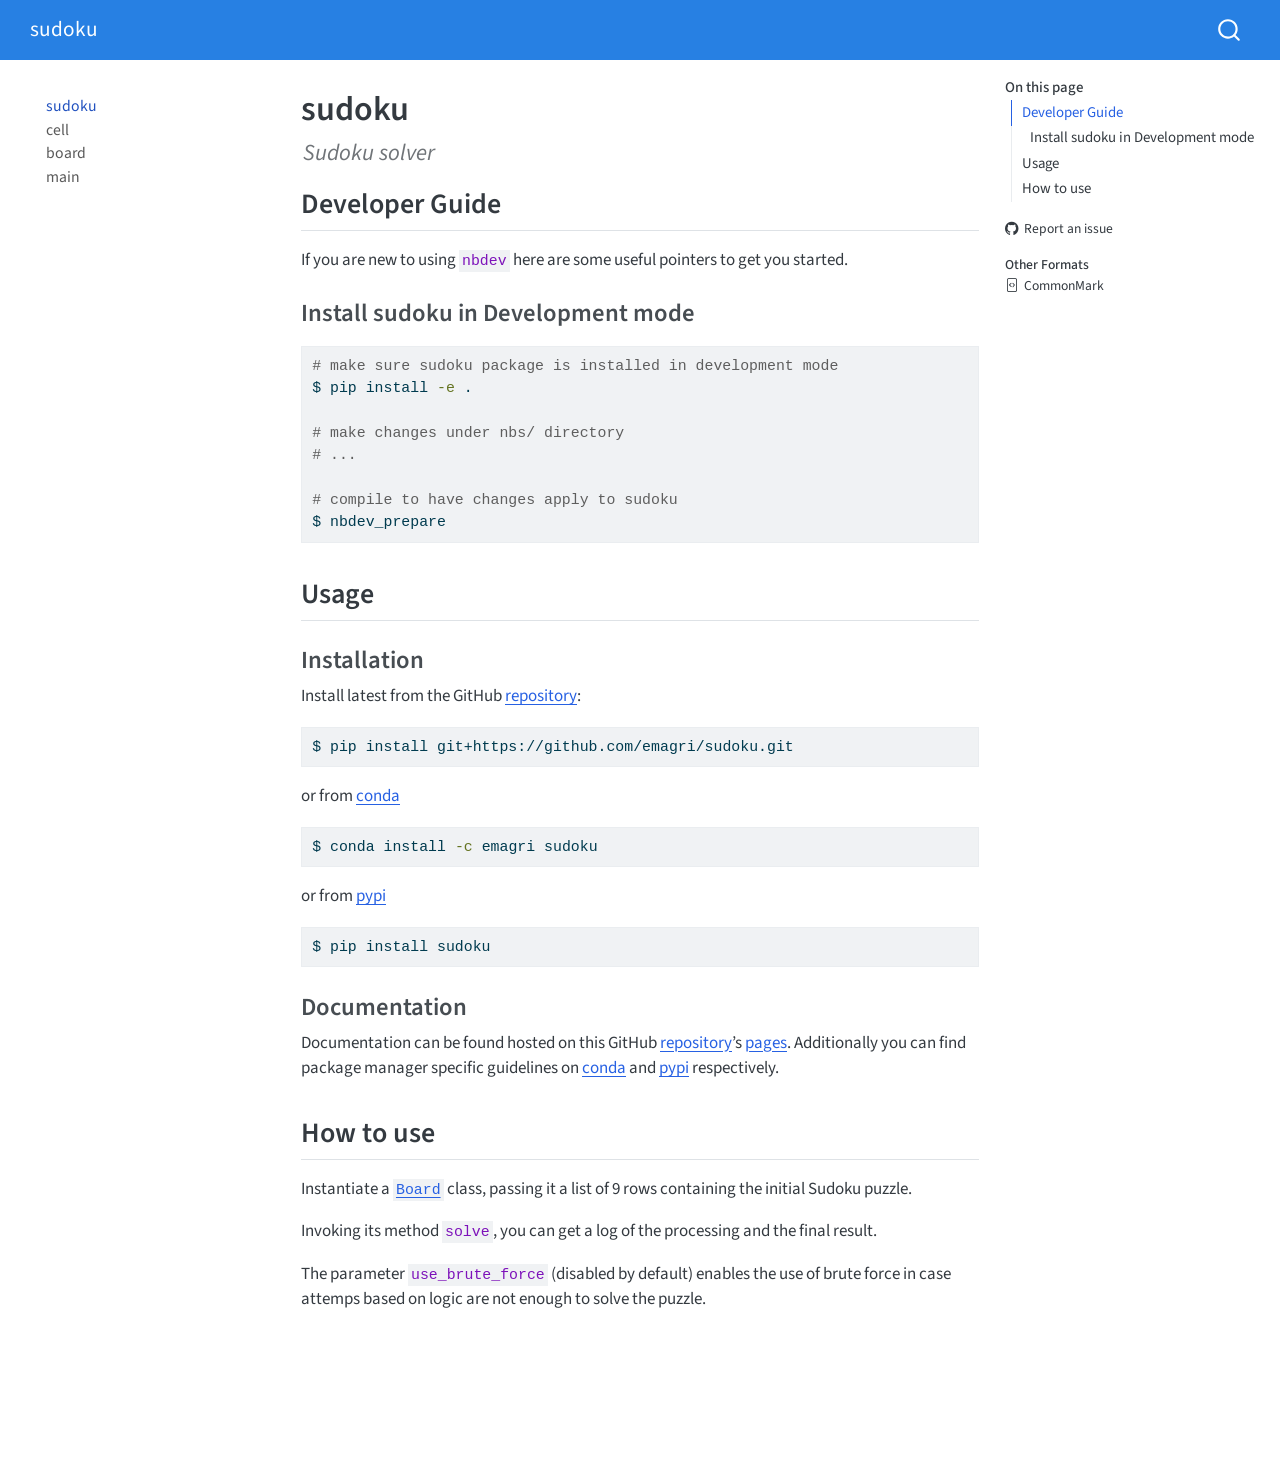
==== _docs/index.html @ 5201d110 "updated docs" ====
<!DOCTYPE html>
<html xmlns="http://www.w3.org/1999/xhtml" lang="en" xml:lang="en"><head>

<meta charset="utf-8">
<meta name="generator" content="quarto-1.8.26">

<meta name="viewport" content="width=device-width, initial-scale=1.0, user-scalable=yes">

<meta name="description" content="Sudoku solver">

<title>sudoku</title>
<style>
code{white-space: pre-wrap;}
span.smallcaps{font-variant: small-caps;}
div.columns{display: flex; gap: min(4vw, 1.5em);}
div.column{flex: auto; overflow-x: auto;}
div.hanging-indent{margin-left: 1.5em; text-indent: -1.5em;}
ul.task-list{list-style: none;}
ul.task-list li input[type="checkbox"] {
  width: 0.8em;
  margin: 0 0.8em 0.2em -1em; /* quarto-specific, see https://github.com/quarto-dev/quarto-cli/issues/4556 */ 
  vertical-align: middle;
}
/* CSS for syntax highlighting */
html { -webkit-text-size-adjust: 100%; }
pre > code.sourceCode { white-space: pre; position: relative; }
pre > code.sourceCode > span { display: inline-block; line-height: 1.25; }
pre > code.sourceCode > span:empty { height: 1.2em; }
.sourceCode { overflow: visible; }
code.sourceCode > span { color: inherit; text-decoration: inherit; }
div.sourceCode { margin: 1em 0; }
pre.sourceCode { margin: 0; }
@media screen {
div.sourceCode { overflow: auto; }
}
@media print {
pre > code.sourceCode { white-space: pre-wrap; }
pre > code.sourceCode > span { text-indent: -5em; padding-left: 5em; }
}
pre.numberSource code
  { counter-reset: source-line 0; }
pre.numberSource code > span
  { position: relative; left: -4em; counter-increment: source-line; }
pre.numberSource code > span > a:first-child::before
  { content: counter(source-line);
    position: relative; left: -1em; text-align: right; vertical-align: baseline;
    border: none; display: inline-block;
    -webkit-touch-callout: none; -webkit-user-select: none;
    -khtml-user-select: none; -moz-user-select: none;
    -ms-user-select: none; user-select: none;
    padding: 0 4px; width: 4em;
  }
pre.numberSource { margin-left: 3em;  padding-left: 4px; }
div.sourceCode
  {   }
@media screen {
pre > code.sourceCode > span > a:first-child::before { text-decoration: underline; }
}
</style>


<script src="site_libs/quarto-nav/quarto-nav.js"></script>
<script src="site_libs/quarto-nav/headroom.min.js"></script>
<script src="site_libs/clipboard/clipboard.min.js"></script>
<script src="site_libs/quarto-search/autocomplete.umd.js"></script>
<script src="site_libs/quarto-search/fuse.min.js"></script>
<script src="site_libs/quarto-search/quarto-search.js"></script>
<meta name="quarto:offset" content="./">
<script src="site_libs/quarto-html/quarto.js" type="module"></script>
<script src="site_libs/quarto-html/tabsets/tabsets.js" type="module"></script>
<script src="site_libs/quarto-html/axe/axe-check.js" type="module"></script>
<script src="site_libs/quarto-html/popper.min.js"></script>
<script src="site_libs/quarto-html/tippy.umd.min.js"></script>
<script src="site_libs/quarto-html/anchor.min.js"></script>
<link href="site_libs/quarto-html/tippy.css" rel="stylesheet">
<link href="site_libs/quarto-html/quarto-syntax-highlighting-587c61ba64f3a5504c4d52d930310e48.css" rel="stylesheet" id="quarto-text-highlighting-styles">
<script src="site_libs/bootstrap/bootstrap.min.js"></script>
<link href="site_libs/bootstrap/bootstrap-icons.css" rel="stylesheet">
<link href="site_libs/bootstrap/bootstrap-650a5e24be27cb1f182660b819f04696.min.css" rel="stylesheet" append-hash="true" id="quarto-bootstrap" data-mode="light">
<script id="quarto-search-options" type="application/json">{
  "location": "navbar",
  "copy-button": false,
  "collapse-after": 3,
  "panel-placement": "end",
  "type": "overlay",
  "limit": 50,
  "keyboard-shortcut": [
    "f",
    "/",
    "s"
  ],
  "show-item-context": false,
  "language": {
    "search-no-results-text": "No results",
    "search-matching-documents-text": "matching documents",
    "search-copy-link-title": "Copy link to search",
    "search-hide-matches-text": "Hide additional matches",
    "search-more-match-text": "more match in this document",
    "search-more-matches-text": "more matches in this document",
    "search-clear-button-title": "Clear",
    "search-text-placeholder": "",
    "search-detached-cancel-button-title": "Cancel",
    "search-submit-button-title": "Submit",
    "search-label": "Search"
  }
}</script>


<link rel="stylesheet" href="styles.css">
<meta property="og:title" content="sudoku">
<meta property="og:description" content="Sudoku solver">
<meta property="og:site_name" content="sudoku">
<meta name="twitter:title" content="sudoku">
<meta name="twitter:description" content="Sudoku solver">
<meta name="twitter:card" content="summary">
</head>

<body class="nav-sidebar floating nav-fixed quarto-light">

<div id="quarto-search-results"></div>
  <header id="quarto-header" class="headroom fixed-top">
    <nav class="navbar navbar-expand-lg " data-bs-theme="dark">
      <div class="navbar-container container-fluid">
      <div class="navbar-brand-container mx-auto">
    <a class="navbar-brand" href="./index.html">
    <span class="navbar-title">sudoku</span>
    </a>
  </div>
        <div class="quarto-navbar-tools tools-end">
</div>
          <div id="quarto-search" class="" title="Search"></div>
      </div> <!-- /container-fluid -->
    </nav>
  <nav class="quarto-secondary-nav">
    <div class="container-fluid d-flex">
      <button type="button" class="quarto-btn-toggle btn" data-bs-toggle="collapse" role="button" data-bs-target=".quarto-sidebar-collapse-item" aria-controls="quarto-sidebar" aria-expanded="false" aria-label="Toggle sidebar navigation" onclick="if (window.quartoToggleHeadroom) { window.quartoToggleHeadroom(); }">
        <i class="bi bi-layout-text-sidebar-reverse"></i>
      </button>
        <nav class="quarto-page-breadcrumbs" aria-label="breadcrumb"><ol class="breadcrumb"><li class="breadcrumb-item"><a href="./index.html">sudoku</a></li></ol></nav>
        <a class="flex-grow-1" role="navigation" data-bs-toggle="collapse" data-bs-target=".quarto-sidebar-collapse-item" aria-controls="quarto-sidebar" aria-expanded="false" aria-label="Toggle sidebar navigation" onclick="if (window.quartoToggleHeadroom) { window.quartoToggleHeadroom(); }">      
        </a>
    </div>
  </nav>
</header>
<!-- content -->
<div id="quarto-content" class="quarto-container page-columns page-rows-contents page-layout-article page-navbar">
<!-- sidebar -->
  <nav id="quarto-sidebar" class="sidebar collapse collapse-horizontal quarto-sidebar-collapse-item sidebar-navigation floating overflow-auto">
    <div class="sidebar-menu-container"> 
    <ul class="list-unstyled mt-1">
        <li class="sidebar-item">
  <div class="sidebar-item-container"> 
  <a href="./index.html" class="sidebar-item-text sidebar-link active">
 <span class="menu-text">sudoku</span></a>
  </div>
</li>
        <li class="sidebar-item">
  <div class="sidebar-item-container"> 
  <a href="./cell.html" class="sidebar-item-text sidebar-link">
 <span class="menu-text">cell</span></a>
  </div>
</li>
        <li class="sidebar-item">
  <div class="sidebar-item-container"> 
  <a href="./board.html" class="sidebar-item-text sidebar-link">
 <span class="menu-text">board</span></a>
  </div>
</li>
        <li class="sidebar-item">
  <div class="sidebar-item-container"> 
  <a href="./main.html" class="sidebar-item-text sidebar-link">
 <span class="menu-text">main</span></a>
  </div>
</li>
    </ul>
    </div>
</nav>
<div id="quarto-sidebar-glass" class="quarto-sidebar-collapse-item" data-bs-toggle="collapse" data-bs-target=".quarto-sidebar-collapse-item"></div>
<!-- margin-sidebar -->
    <div id="quarto-margin-sidebar" class="sidebar margin-sidebar">
        <nav id="TOC" role="doc-toc" class="toc-active">
    <h2 id="toc-title">On this page</h2>
   
  <ul>
  <li><a href="#developer-guide" id="toc-developer-guide" class="nav-link active" data-scroll-target="#developer-guide">Developer Guide</a>
  <ul class="collapse">
  <li><a href="#install-sudoku-in-development-mode" id="toc-install-sudoku-in-development-mode" class="nav-link" data-scroll-target="#install-sudoku-in-development-mode">Install sudoku in Development mode</a></li>
  </ul></li>
  <li><a href="#usage" id="toc-usage" class="nav-link" data-scroll-target="#usage">Usage</a>
  <ul class="collapse">
  <li><a href="#installation" id="toc-installation" class="nav-link" data-scroll-target="#installation">Installation</a></li>
  <li><a href="#documentation" id="toc-documentation" class="nav-link" data-scroll-target="#documentation">Documentation</a></li>
  </ul></li>
  <li><a href="#how-to-use" id="toc-how-to-use" class="nav-link" data-scroll-target="#how-to-use">How to use</a></li>
  </ul>
<div class="toc-actions"><ul><li><a href="https://github.com/emagri/sudoku/issues/new" class="toc-action"><i class="bi bi-github"></i>Report an issue</a></li></ul></div><div class="quarto-alternate-formats"><h2>Other Formats</h2><ul><li><a href="index.html.md"><i class="bi bi-file-code"></i>CommonMark</a></li></ul></div></nav>
    </div>
<!-- main -->
<main class="content" id="quarto-document-content">

<header id="title-block-header" class="quarto-title-block default">
<div class="quarto-title">
<h1 class="title">sudoku</h1>
</div>

<div>
  <div class="description">
    Sudoku solver
  </div>
</div>


<div class="quarto-title-meta">

    
  
    
  </div>
  


</header>


<!-- WARNING: THIS FILE WAS AUTOGENERATED! DO NOT EDIT! -->
<section id="developer-guide" class="level2">
<h2 class="anchored" data-anchor-id="developer-guide">Developer Guide</h2>
<p>If you are new to using <code>nbdev</code> here are some useful pointers to get you started.</p>
<section id="install-sudoku-in-development-mode" class="level3">
<h3 class="anchored" data-anchor-id="install-sudoku-in-development-mode">Install sudoku in Development mode</h3>
<div class="code-copy-outer-scaffold"><div class="sourceCode" id="cb1"><pre class="sourceCode sh code-with-copy"><code class="sourceCode bash"><span id="cb1-1"><a href="#cb1-1" aria-hidden="true" tabindex="-1"></a><span class="co"># make sure sudoku package is installed in development mode</span></span>
<span id="cb1-2"><a href="#cb1-2" aria-hidden="true" tabindex="-1"></a><span class="ex">$</span> pip install <span class="at">-e</span> .</span>
<span id="cb1-3"><a href="#cb1-3" aria-hidden="true" tabindex="-1"></a></span>
<span id="cb1-4"><a href="#cb1-4" aria-hidden="true" tabindex="-1"></a><span class="co"># make changes under nbs/ directory</span></span>
<span id="cb1-5"><a href="#cb1-5" aria-hidden="true" tabindex="-1"></a><span class="co"># ...</span></span>
<span id="cb1-6"><a href="#cb1-6" aria-hidden="true" tabindex="-1"></a></span>
<span id="cb1-7"><a href="#cb1-7" aria-hidden="true" tabindex="-1"></a><span class="co"># compile to have changes apply to sudoku</span></span>
<span id="cb1-8"><a href="#cb1-8" aria-hidden="true" tabindex="-1"></a><span class="ex">$</span> nbdev_prepare</span></code></pre></div><button title="Copy to Clipboard" class="code-copy-button"><i class="bi"></i></button></div>
</section>
</section>
<section id="usage" class="level2">
<h2 class="anchored" data-anchor-id="usage">Usage</h2>
<section id="installation" class="level3">
<h3 class="anchored" data-anchor-id="installation">Installation</h3>
<p>Install latest from the GitHub <a href="https://github.com/emagri/sudoku">repository</a>:</p>
<div class="code-copy-outer-scaffold"><div class="sourceCode" id="cb2"><pre class="sourceCode sh code-with-copy"><code class="sourceCode bash"><span id="cb2-1"><a href="#cb2-1" aria-hidden="true" tabindex="-1"></a><span class="ex">$</span> pip install git+https://github.com/emagri/sudoku.git</span></code></pre></div><button title="Copy to Clipboard" class="code-copy-button"><i class="bi"></i></button></div>
<p>or from <a href="https://anaconda.org/emagri/sudoku">conda</a></p>
<div class="code-copy-outer-scaffold"><div class="sourceCode" id="cb3"><pre class="sourceCode sh code-with-copy"><code class="sourceCode bash"><span id="cb3-1"><a href="#cb3-1" aria-hidden="true" tabindex="-1"></a><span class="ex">$</span> conda install <span class="at">-c</span> emagri sudoku</span></code></pre></div><button title="Copy to Clipboard" class="code-copy-button"><i class="bi"></i></button></div>
<p>or from <a href="https://pypi.org/project/sudoku/">pypi</a></p>
<div class="code-copy-outer-scaffold"><div class="sourceCode" id="cb4"><pre class="sourceCode sh code-with-copy"><code class="sourceCode bash"><span id="cb4-1"><a href="#cb4-1" aria-hidden="true" tabindex="-1"></a><span class="ex">$</span> pip install sudoku</span></code></pre></div><button title="Copy to Clipboard" class="code-copy-button"><i class="bi"></i></button></div>
</section>
<section id="documentation" class="level3">
<h3 class="anchored" data-anchor-id="documentation">Documentation</h3>
<p>Documentation can be found hosted on this GitHub <a href="https://github.com/emagri/sudoku">repository</a>’s <a href="https://emagri.github.io/sudoku/">pages</a>. Additionally you can find package manager specific guidelines on <a href="https://anaconda.org/emagri/sudoku">conda</a> and <a href="https://pypi.org/project/sudoku/">pypi</a> respectively.</p>
</section>
</section>
<section id="how-to-use" class="level2">
<h2 class="anchored" data-anchor-id="how-to-use">How to use</h2>
<p>Instantiate a <a href="https://emagri.github.io/sudoku/board.html#board"><code>Board</code></a> class, passing it a list of 9 rows containing the initial Sudoku puzzle.</p>
<p>Invoking its method <code>solve</code>, you can get a log of the processing and the final result.</p>
<p>The parameter <code>use_brute_force</code> (disabled by default) enables the use of brute force in case attemps based on logic are not enough to solve the puzzle.</p>


</section>

</main> <!-- /main -->
<script id="quarto-html-after-body" type="application/javascript">
  window.document.addEventListener("DOMContentLoaded", function (event) {
    const icon = "";
    const anchorJS = new window.AnchorJS();
    anchorJS.options = {
      placement: 'right',
      icon: icon
    };
    anchorJS.add('.anchored');
    const isCodeAnnotation = (el) => {
      for (const clz of el.classList) {
        if (clz.startsWith('code-annotation-')) {                     
          return true;
        }
      }
      return false;
    }
    const onCopySuccess = function(e) {
      // button target
      const button = e.trigger;
      // don't keep focus
      button.blur();
      // flash "checked"
      button.classList.add('code-copy-button-checked');
      var currentTitle = button.getAttribute("title");
      button.setAttribute("title", "Copied!");
      let tooltip;
      if (window.bootstrap) {
        button.setAttribute("data-bs-toggle", "tooltip");
        button.setAttribute("data-bs-placement", "left");
        button.setAttribute("data-bs-title", "Copied!");
        tooltip = new bootstrap.Tooltip(button, 
          { trigger: "manual", 
            customClass: "code-copy-button-tooltip",
            offset: [0, -8]});
        tooltip.show();    
      }
      setTimeout(function() {
        if (tooltip) {
          tooltip.hide();
          button.removeAttribute("data-bs-title");
          button.removeAttribute("data-bs-toggle");
          button.removeAttribute("data-bs-placement");
        }
        button.setAttribute("title", currentTitle);
        button.classList.remove('code-copy-button-checked');
      }, 1000);
      // clear code selection
      e.clearSelection();
    }
    const getTextToCopy = function(trigger) {
      const outerScaffold = trigger.parentElement.cloneNode(true);
      const codeEl = outerScaffold.querySelector('code');
      for (const childEl of codeEl.children) {
        if (isCodeAnnotation(childEl)) {
          childEl.remove();
        }
      }
      return codeEl.innerText;
    }
    const clipboard = new window.ClipboardJS('.code-copy-button:not([data-in-quarto-modal])', {
      text: getTextToCopy
    });
    clipboard.on('success', onCopySuccess);
    if (window.document.getElementById('quarto-embedded-source-code-modal')) {
      const clipboardModal = new window.ClipboardJS('.code-copy-button[data-in-quarto-modal]', {
        text: getTextToCopy,
        container: window.document.getElementById('quarto-embedded-source-code-modal')
      });
      clipboardModal.on('success', onCopySuccess);
    }
      var localhostRegex = new RegExp(/^(?:http|https):\/\/localhost\:?[0-9]*\//);
      var mailtoRegex = new RegExp(/^mailto:/);
        var filterRegex = new RegExp("https:\/\/emagri\.github\.io\/sudoku");
      var isInternal = (href) => {
          return filterRegex.test(href) || localhostRegex.test(href) || mailtoRegex.test(href);
      }
      // Inspect non-navigation links and adorn them if external
     var links = window.document.querySelectorAll('a[href]:not(.nav-link):not(.navbar-brand):not(.toc-action):not(.sidebar-link):not(.sidebar-item-toggle):not(.pagination-link):not(.no-external):not([aria-hidden]):not(.dropdown-item):not(.quarto-navigation-tool):not(.about-link)');
      for (var i=0; i<links.length; i++) {
        const link = links[i];
        if (!isInternal(link.href)) {
          // undo the damage that might have been done by quarto-nav.js in the case of
          // links that we want to consider external
          if (link.dataset.originalHref !== undefined) {
            link.href = link.dataset.originalHref;
          }
        }
      }
    function tippyHover(el, contentFn, onTriggerFn, onUntriggerFn) {
      const config = {
        allowHTML: true,
        maxWidth: 500,
        delay: 100,
        arrow: false,
        appendTo: function(el) {
            return el.parentElement;
        },
        interactive: true,
        interactiveBorder: 10,
        theme: 'quarto',
        placement: 'bottom-start',
      };
      if (contentFn) {
        config.content = contentFn;
      }
      if (onTriggerFn) {
        config.onTrigger = onTriggerFn;
      }
      if (onUntriggerFn) {
        config.onUntrigger = onUntriggerFn;
      }
      window.tippy(el, config); 
    }
    const noterefs = window.document.querySelectorAll('a[role="doc-noteref"]');
    for (var i=0; i<noterefs.length; i++) {
      const ref = noterefs[i];
      tippyHover(ref, function() {
        // use id or data attribute instead here
        let href = ref.getAttribute('data-footnote-href') || ref.getAttribute('href');
        try { href = new URL(href).hash; } catch {}
        const id = href.replace(/^#\/?/, "");
        const note = window.document.getElementById(id);
        if (note) {
          return note.innerHTML;
        } else {
          return "";
        }
      });
    }
    const xrefs = window.document.querySelectorAll('a.quarto-xref');
    const processXRef = (id, note) => {
      // Strip column container classes
      const stripColumnClz = (el) => {
        el.classList.remove("page-full", "page-columns");
        if (el.children) {
          for (const child of el.children) {
            stripColumnClz(child);
          }
        }
      }
      stripColumnClz(note)
      if (id === null || id.startsWith('sec-')) {
        // Special case sections, only their first couple elements
        const container = document.createElement("div");
        if (note.children && note.children.length > 2) {
          container.appendChild(note.children[0].cloneNode(true));
          for (let i = 1; i < note.children.length; i++) {
            const child = note.children[i];
            if (child.tagName === "P" && child.innerText === "") {
              continue;
            } else {
              container.appendChild(child.cloneNode(true));
              break;
            }
          }
          if (window.Quarto?.typesetMath) {
            window.Quarto.typesetMath(container);
          }
          return container.innerHTML
        } else {
          if (window.Quarto?.typesetMath) {
            window.Quarto.typesetMath(note);
          }
          return note.innerHTML;
        }
      } else {
        // Remove any anchor links if they are present
        const anchorLink = note.querySelector('a.anchorjs-link');
        if (anchorLink) {
          anchorLink.remove();
        }
        if (window.Quarto?.typesetMath) {
          window.Quarto.typesetMath(note);
        }
        if (note.classList.contains("callout")) {
          return note.outerHTML;
        } else {
          return note.innerHTML;
        }
      }
    }
    for (var i=0; i<xrefs.length; i++) {
      const xref = xrefs[i];
      tippyHover(xref, undefined, function(instance) {
        instance.disable();
        let url = xref.getAttribute('href');
        let hash = undefined; 
        if (url.startsWith('#')) {
          hash = url;
        } else {
          try { hash = new URL(url).hash; } catch {}
        }
        if (hash) {
          const id = hash.replace(/^#\/?/, "");
          const note = window.document.getElementById(id);
          if (note !== null) {
            try {
              const html = processXRef(id, note.cloneNode(true));
              instance.setContent(html);
            } finally {
              instance.enable();
              instance.show();
            }
          } else {
            // See if we can fetch this
            fetch(url.split('#')[0])
            .then(res => res.text())
            .then(html => {
              const parser = new DOMParser();
              const htmlDoc = parser.parseFromString(html, "text/html");
              const note = htmlDoc.getElementById(id);
              if (note !== null) {
                const html = processXRef(id, note);
                instance.setContent(html);
              } 
            }).finally(() => {
              instance.enable();
              instance.show();
            });
          }
        } else {
          // See if we can fetch a full url (with no hash to target)
          // This is a special case and we should probably do some content thinning / targeting
          fetch(url)
          .then(res => res.text())
          .then(html => {
            const parser = new DOMParser();
            const htmlDoc = parser.parseFromString(html, "text/html");
            const note = htmlDoc.querySelector('main.content');
            if (note !== null) {
              // This should only happen for chapter cross references
              // (since there is no id in the URL)
              // remove the first header
              if (note.children.length > 0 && note.children[0].tagName === "HEADER") {
                note.children[0].remove();
              }
              const html = processXRef(null, note);
              instance.setContent(html);
            } 
          }).finally(() => {
            instance.enable();
            instance.show();
          });
        }
      }, function(instance) {
      });
    }
        let selectedAnnoteEl;
        const selectorForAnnotation = ( cell, annotation) => {
          let cellAttr = 'data-code-cell="' + cell + '"';
          let lineAttr = 'data-code-annotation="' +  annotation + '"';
          const selector = 'span[' + cellAttr + '][' + lineAttr + ']';
          return selector;
        }
        const selectCodeLines = (annoteEl) => {
          const doc = window.document;
          const targetCell = annoteEl.getAttribute("data-target-cell");
          const targetAnnotation = annoteEl.getAttribute("data-target-annotation");
          const annoteSpan = window.document.querySelector(selectorForAnnotation(targetCell, targetAnnotation));
          const lines = annoteSpan.getAttribute("data-code-lines").split(",");
          const lineIds = lines.map((line) => {
            return targetCell + "-" + line;
          })
          let top = null;
          let height = null;
          let parent = null;
          if (lineIds.length > 0) {
              //compute the position of the single el (top and bottom and make a div)
              const el = window.document.getElementById(lineIds[0]);
              top = el.offsetTop;
              height = el.offsetHeight;
              parent = el.parentElement.parentElement;
            if (lineIds.length > 1) {
              const lastEl = window.document.getElementById(lineIds[lineIds.length - 1]);
              const bottom = lastEl.offsetTop + lastEl.offsetHeight;
              height = bottom - top;
            }
            if (top !== null && height !== null && parent !== null) {
              // cook up a div (if necessary) and position it 
              let div = window.document.getElementById("code-annotation-line-highlight");
              if (div === null) {
                div = window.document.createElement("div");
                div.setAttribute("id", "code-annotation-line-highlight");
                div.style.position = 'absolute';
                parent.appendChild(div);
              }
              div.style.top = top - 2 + "px";
              div.style.height = height + 4 + "px";
              div.style.left = 0;
              let gutterDiv = window.document.getElementById("code-annotation-line-highlight-gutter");
              if (gutterDiv === null) {
                gutterDiv = window.document.createElement("div");
                gutterDiv.setAttribute("id", "code-annotation-line-highlight-gutter");
                gutterDiv.style.position = 'absolute';
                const codeCell = window.document.getElementById(targetCell);
                const gutter = codeCell.querySelector('.code-annotation-gutter');
                gutter.appendChild(gutterDiv);
              }
              gutterDiv.style.top = top - 2 + "px";
              gutterDiv.style.height = height + 4 + "px";
            }
            selectedAnnoteEl = annoteEl;
          }
        };
        const unselectCodeLines = () => {
          const elementsIds = ["code-annotation-line-highlight", "code-annotation-line-highlight-gutter"];
          elementsIds.forEach((elId) => {
            const div = window.document.getElementById(elId);
            if (div) {
              div.remove();
            }
          });
          selectedAnnoteEl = undefined;
        };
          // Handle positioning of the toggle
      window.addEventListener(
        "resize",
        throttle(() => {
          elRect = undefined;
          if (selectedAnnoteEl) {
            selectCodeLines(selectedAnnoteEl);
          }
        }, 10)
      );
      function throttle(fn, ms) {
      let throttle = false;
      let timer;
        return (...args) => {
          if(!throttle) { // first call gets through
              fn.apply(this, args);
              throttle = true;
          } else { // all the others get throttled
              if(timer) clearTimeout(timer); // cancel #2
              timer = setTimeout(() => {
                fn.apply(this, args);
                timer = throttle = false;
              }, ms);
          }
        };
      }
        // Attach click handler to the DT
        const annoteDls = window.document.querySelectorAll('dt[data-target-cell]');
        for (const annoteDlNode of annoteDls) {
          annoteDlNode.addEventListener('click', (event) => {
            const clickedEl = event.target;
            if (clickedEl !== selectedAnnoteEl) {
              unselectCodeLines();
              const activeEl = window.document.querySelector('dt[data-target-cell].code-annotation-active');
              if (activeEl) {
                activeEl.classList.remove('code-annotation-active');
              }
              selectCodeLines(clickedEl);
              clickedEl.classList.add('code-annotation-active');
            } else {
              // Unselect the line
              unselectCodeLines();
              clickedEl.classList.remove('code-annotation-active');
            }
          });
        }
    const findCites = (el) => {
      const parentEl = el.parentElement;
      if (parentEl) {
        const cites = parentEl.dataset.cites;
        if (cites) {
          return {
            el,
            cites: cites.split(' ')
          };
        } else {
          return findCites(el.parentElement)
        }
      } else {
        return undefined;
      }
    };
    var bibliorefs = window.document.querySelectorAll('a[role="doc-biblioref"]');
    for (var i=0; i<bibliorefs.length; i++) {
      const ref = bibliorefs[i];
      const citeInfo = findCites(ref);
      if (citeInfo) {
        tippyHover(citeInfo.el, function() {
          var popup = window.document.createElement('div');
          citeInfo.cites.forEach(function(cite) {
            var citeDiv = window.document.createElement('div');
            citeDiv.classList.add('hanging-indent');
            citeDiv.classList.add('csl-entry');
            var biblioDiv = window.document.getElementById('ref-' + cite);
            if (biblioDiv) {
              citeDiv.innerHTML = biblioDiv.innerHTML;
            }
            popup.appendChild(citeDiv);
          });
          return popup.innerHTML;
        });
      }
    }
  });
  </script>
</div> <!-- /content -->




<footer class="footer"><div class="nav-footer"><div class="nav-footer-center"><div class="toc-actions d-sm-block d-md-none"><ul><li><a href="https://github.com/emagri/sudoku/issues/new" class="toc-action"><i class="bi bi-github"></i>Report an issue</a></li></ul></div></div></div></footer></body></html>
---- _docs/site_libs/quarto-html/tippy.css ----
.tippy-box[data-animation=fade][data-state=hidden]{opacity:0}[data-tippy-root]{max-width:calc(100vw - 10px)}.tippy-box{position:relative;background-color:#333;color:#fff;border-radius:4px;font-size:14px;line-height:1.4;white-space:normal;outline:0;transition-property:transform,visibility,opacity}.tippy-box[data-placement^=top]>.tippy-arrow{bottom:0}.tippy-box[data-placement^=top]>.tippy-arrow:before{bottom:-7px;left:0;border-width:8px 8px 0;border-top-color:initial;transform-origin:center top}.tippy-box[data-placement^=bottom]>.tippy-arrow{top:0}.tippy-box[data-placement^=bottom]>.tippy-arrow:before{top:-7px;left:0;border-width:0 8px 8px;border-bottom-color:initial;transform-origin:center bottom}.tippy-box[data-placement^=left]>.tippy-arrow{right:0}.tippy-box[data-placement^=left]>.tippy-arrow:before{border-width:8px 0 8px 8px;border-left-color:initial;right:-7px;transform-origin:center left}.tippy-box[data-placement^=right]>.tippy-arrow{left:0}.tippy-box[data-placement^=right]>.tippy-arrow:before{left:-7px;border-width:8px 8px 8px 0;border-right-color:initial;transform-origin:center right}.tippy-box[data-inertia][data-state=visible]{transition-timing-function:cubic-bezier(.54,1.5,.38,1.11)}.tippy-arrow{width:16px;height:16px;color:#333}.tippy-arrow:before{content:"";position:absolute;border-color:transparent;border-style:solid}.tippy-content{position:relative;padding:5px 9px;z-index:1}
---- _docs/site_libs/quarto-html/quarto-syntax-highlighting-587c61ba64f3a5504c4d52d930310e48.css ----
/* quarto syntax highlight colors */
:root {
  --quarto-hl-ot-color: #003B4F;
  --quarto-hl-at-color: #657422;
  --quarto-hl-ss-color: #20794D;
  --quarto-hl-an-color: #5E5E5E;
  --quarto-hl-fu-color: #4758AB;
  --quarto-hl-st-color: #20794D;
  --quarto-hl-cf-color: #003B4F;
  --quarto-hl-op-color: #5E5E5E;
  --quarto-hl-er-color: #AD0000;
  --quarto-hl-bn-color: #AD0000;
  --quarto-hl-al-color: #AD0000;
  --quarto-hl-va-color: #111111;
  --quarto-hl-bu-color: inherit;
  --quarto-hl-ex-color: inherit;
  --quarto-hl-pp-color: #AD0000;
  --quarto-hl-in-color: #5E5E5E;
  --quarto-hl-vs-color: #20794D;
  --quarto-hl-wa-color: #5E5E5E;
  --quarto-hl-do-color: #5E5E5E;
  --quarto-hl-im-color: #00769E;
  --quarto-hl-ch-color: #20794D;
  --quarto-hl-dt-color: #AD0000;
  --quarto-hl-fl-color: #AD0000;
  --quarto-hl-co-color: #5E5E5E;
  --quarto-hl-cv-color: #5E5E5E;
  --quarto-hl-cn-color: #8f5902;
  --quarto-hl-sc-color: #5E5E5E;
  --quarto-hl-dv-color: #AD0000;
  --quarto-hl-kw-color: #003B4F;
}

/* other quarto variables */
:root {
  --quarto-font-monospace: SFMono-Regular, Menlo, Monaco, Consolas, "Liberation Mono", "Courier New", monospace;
}

/* syntax highlight based on Pandoc's rules */
pre > code.sourceCode > span {
  color: #003B4F;
}

code.sourceCode > span {
  color: #003B4F;
}

div.sourceCode,
div.sourceCode pre.sourceCode {
  color: #003B4F;
}

/* Normal */
code span {
  color: #003B4F;
}

/* Alert */
code span.al {
  color: #AD0000;
  font-style: inherit;
}

/* Annotation */
code span.an {
  color: #5E5E5E;
  font-style: inherit;
}

/* Attribute */
code span.at {
  color: #657422;
  font-style: inherit;
}

/* BaseN */
code span.bn {
  color: #AD0000;
  font-style: inherit;
}

/* BuiltIn */
code span.bu {
  font-style: inherit;
}

/* ControlFlow */
code span.cf {
  color: #003B4F;
  font-weight: bold;
  font-style: inherit;
}

/* Char */
code span.ch {
  color: #20794D;
  font-style: inherit;
}

/* Constant */
code span.cn {
  color: #8f5902;
  font-style: inherit;
}

/* Comment */
code span.co {
  color: #5E5E5E;
  font-style: inherit;
}

/* CommentVar */
code span.cv {
  color: #5E5E5E;
  font-style: italic;
}

/* Documentation */
code span.do {
  color: #5E5E5E;
  font-style: italic;
}

/* DataType */
code span.dt {
  color: #AD0000;
  font-style: inherit;
}

/* DecVal */
code span.dv {
  color: #AD0000;
  font-style: inherit;
}

/* Error */
code span.er {
  color: #AD0000;
  font-style: inherit;
}

/* Extension */
code span.ex {
  font-style: inherit;
}

/* Float */
code span.fl {
  color: #AD0000;
  font-style: inherit;
}

/* Function */
code span.fu {
  color: #4758AB;
  font-style: inherit;
}

/* Import */
code span.im {
  color: #00769E;
  font-style: inherit;
}

/* Information */
code span.in {
  color: #5E5E5E;
  font-style: inherit;
}

/* Keyword */
code span.kw {
  color: #003B4F;
  font-weight: bold;
  font-style: inherit;
}

/* Operator */
code span.op {
  color: #5E5E5E;
  font-style: inherit;
}

/* Other */
code span.ot {
  color: #003B4F;
  font-style: inherit;
}

/* Preprocessor */
code span.pp {
  color: #AD0000;
  font-style: inherit;
}

/* SpecialChar */
code span.sc {
  color: #5E5E5E;
  font-style: inherit;
}

/* SpecialString */
code span.ss {
  color: #20794D;
  font-style: inherit;
}

/* String */
code span.st {
  color: #20794D;
  font-style: inherit;
}

/* Variable */
code span.va {
  color: #111111;
  font-style: inherit;
}

/* VerbatimString */
code span.vs {
  color: #20794D;
  font-style: inherit;
}

/* Warning */
code span.wa {
  color: #5E5E5E;
  font-style: italic;
}

.prevent-inlining {
  content: "</";
}

/*# sourceMappingURL=2dce1cc6c82594539e1579de68416b47.css.map */
---- _docs/styles.css ----
.cell {
  margin-bottom: 1rem;
}

.cell > .sourceCode {
  margin-bottom: 0;
}

.cell-output > pre {
  margin-bottom: 0;
}

.cell-output > pre, .cell-output > .sourceCode > pre, .cell-output-stdout > pre {
  margin-left: 0.8rem;
  margin-top: 0;
  background: none;
  border-left: 2px solid lightsalmon;
  border-top-left-radius: 0;
  border-top-right-radius: 0;
}

.cell-output > .sourceCode {
  border: none;
}

.cell-output > .sourceCode {
  background: none;
  margin-top: 0;
}

div.description {
  padding-left: 2px;
  padding-top: 5px;
  font-style: italic;
  font-size: 135%;
  opacity: 70%;
}
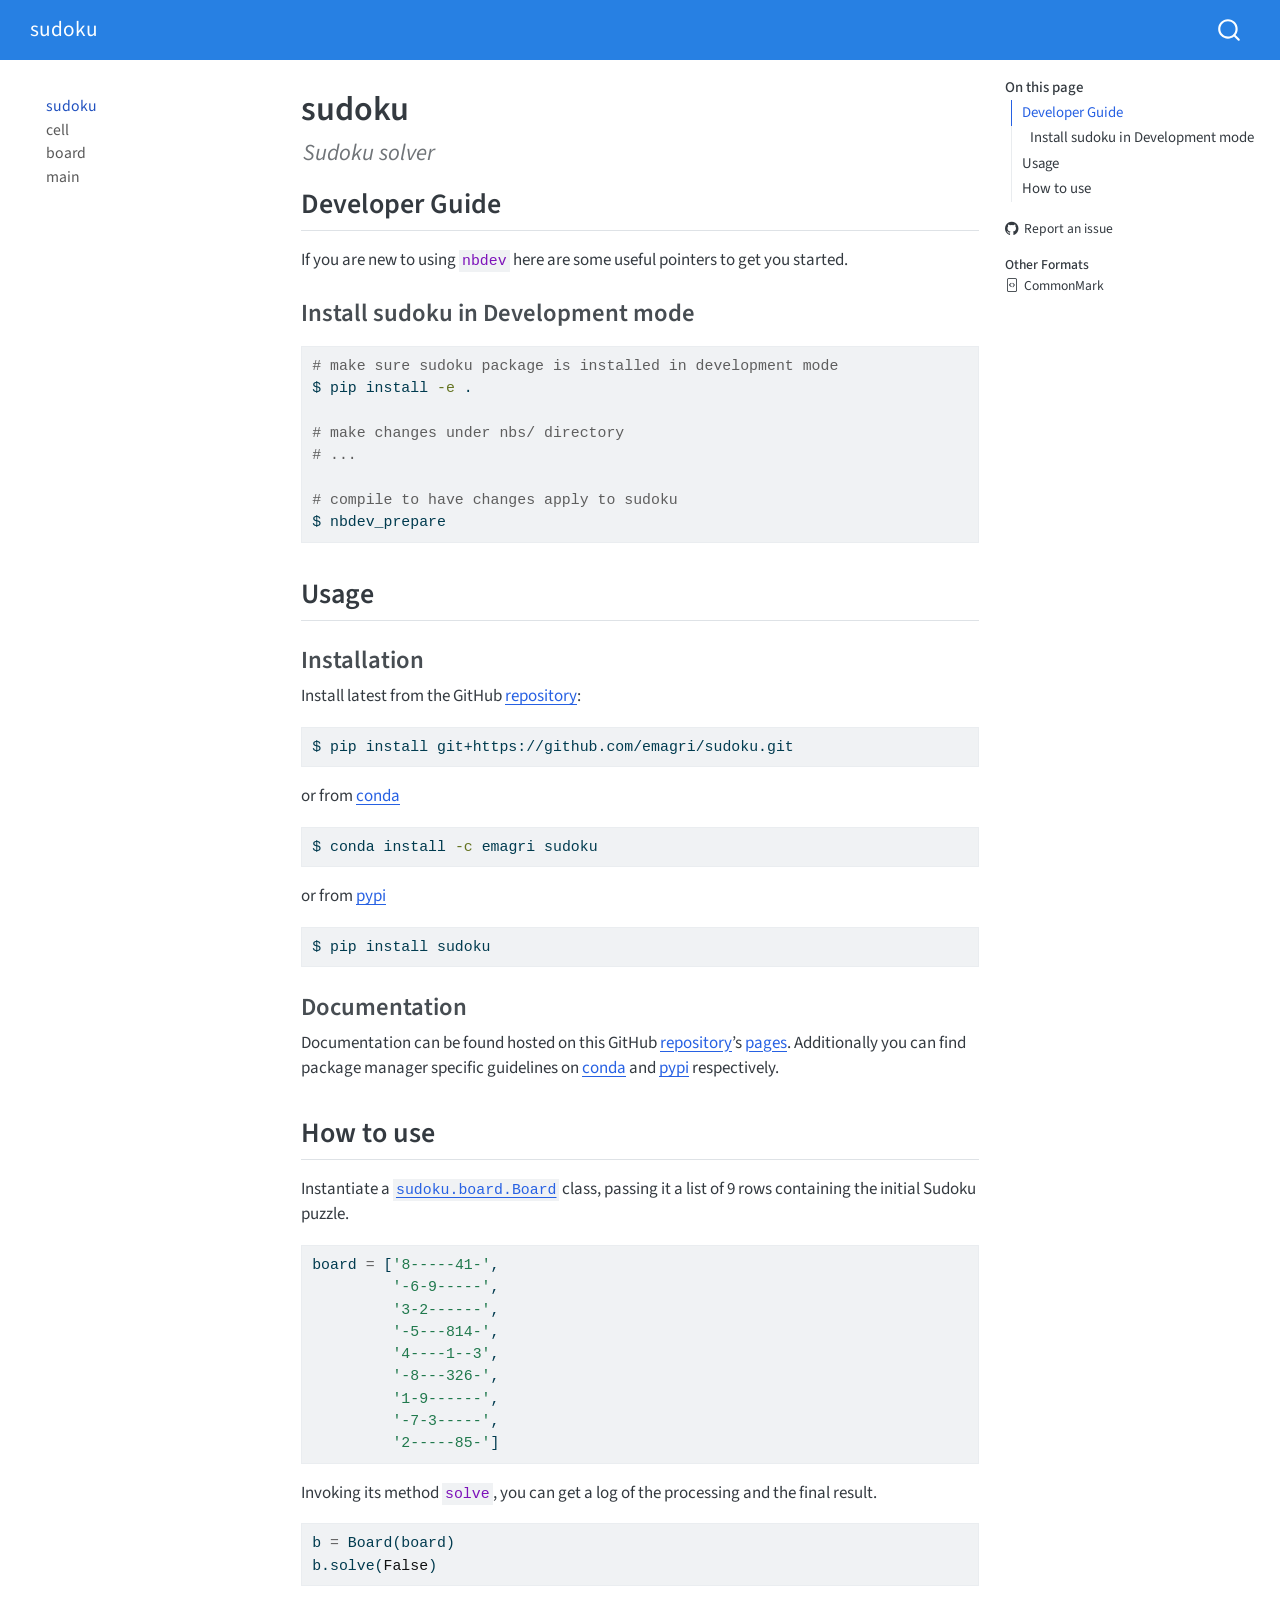
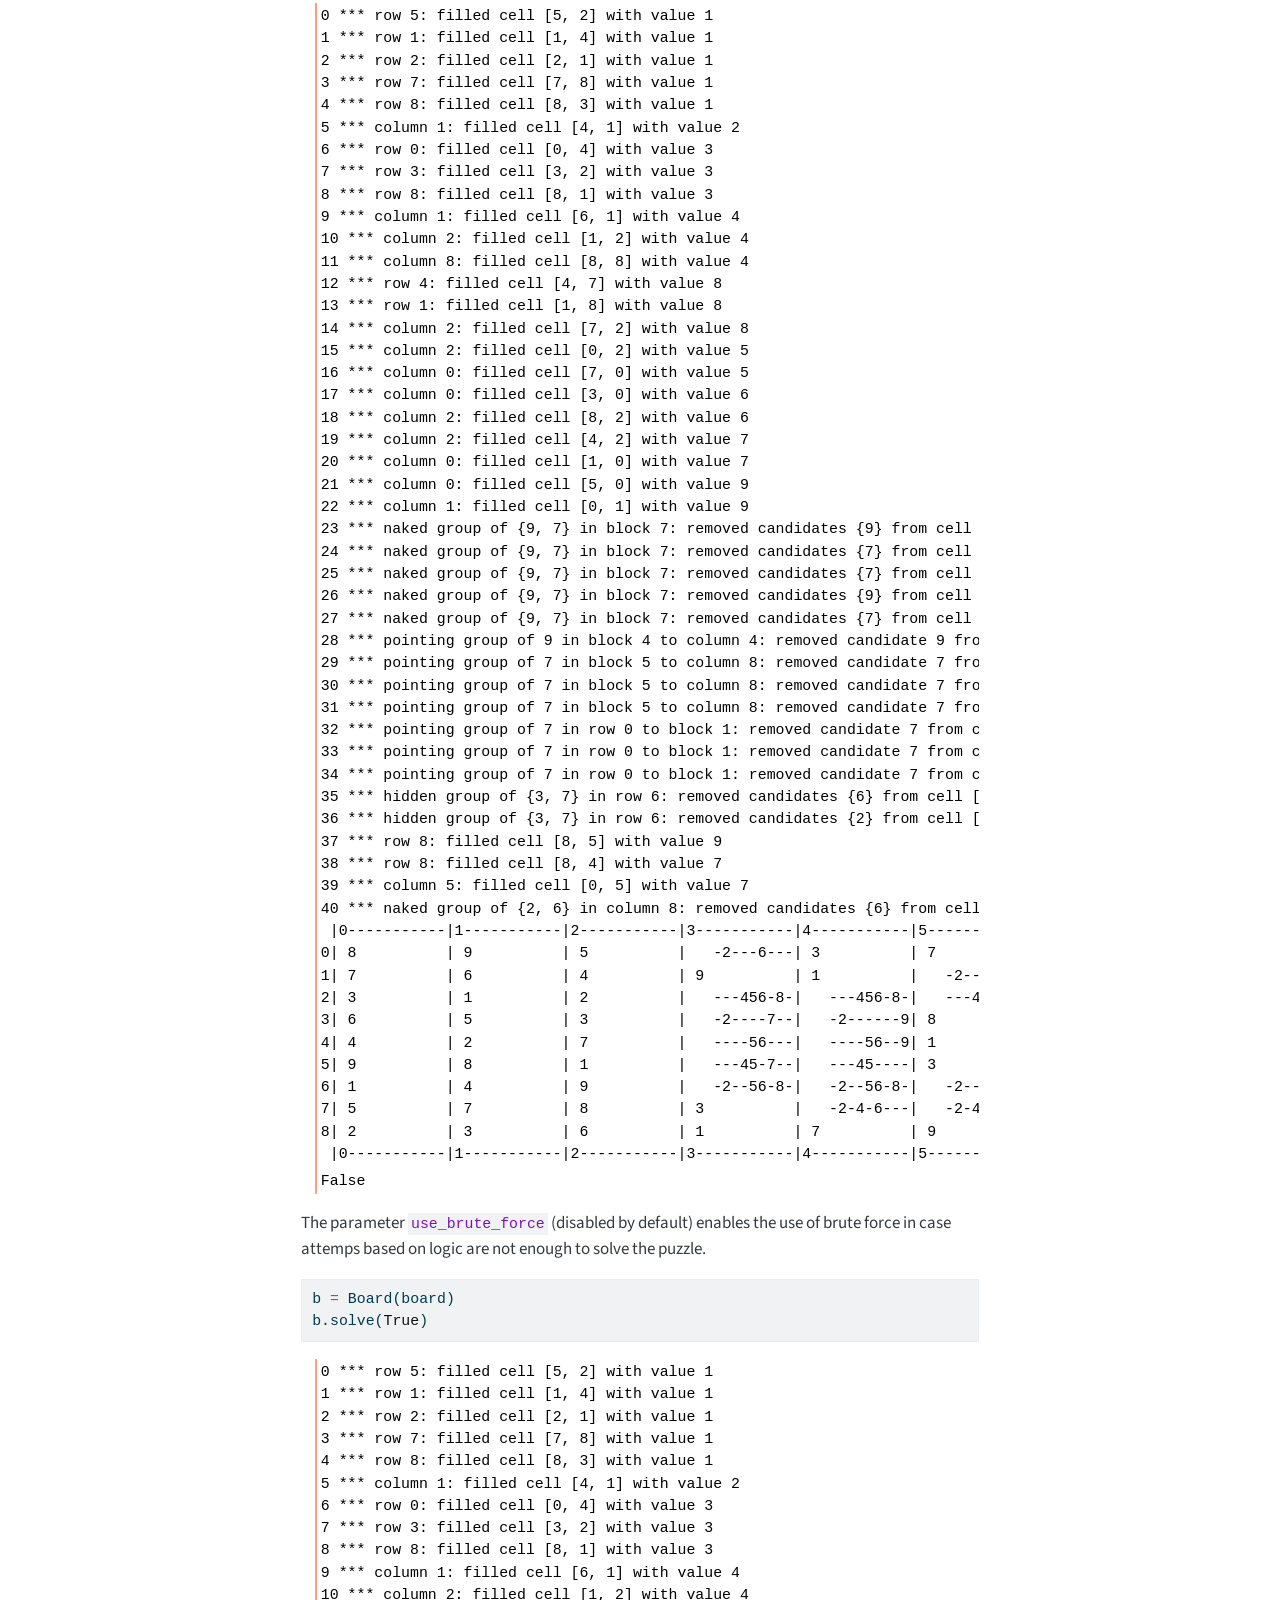
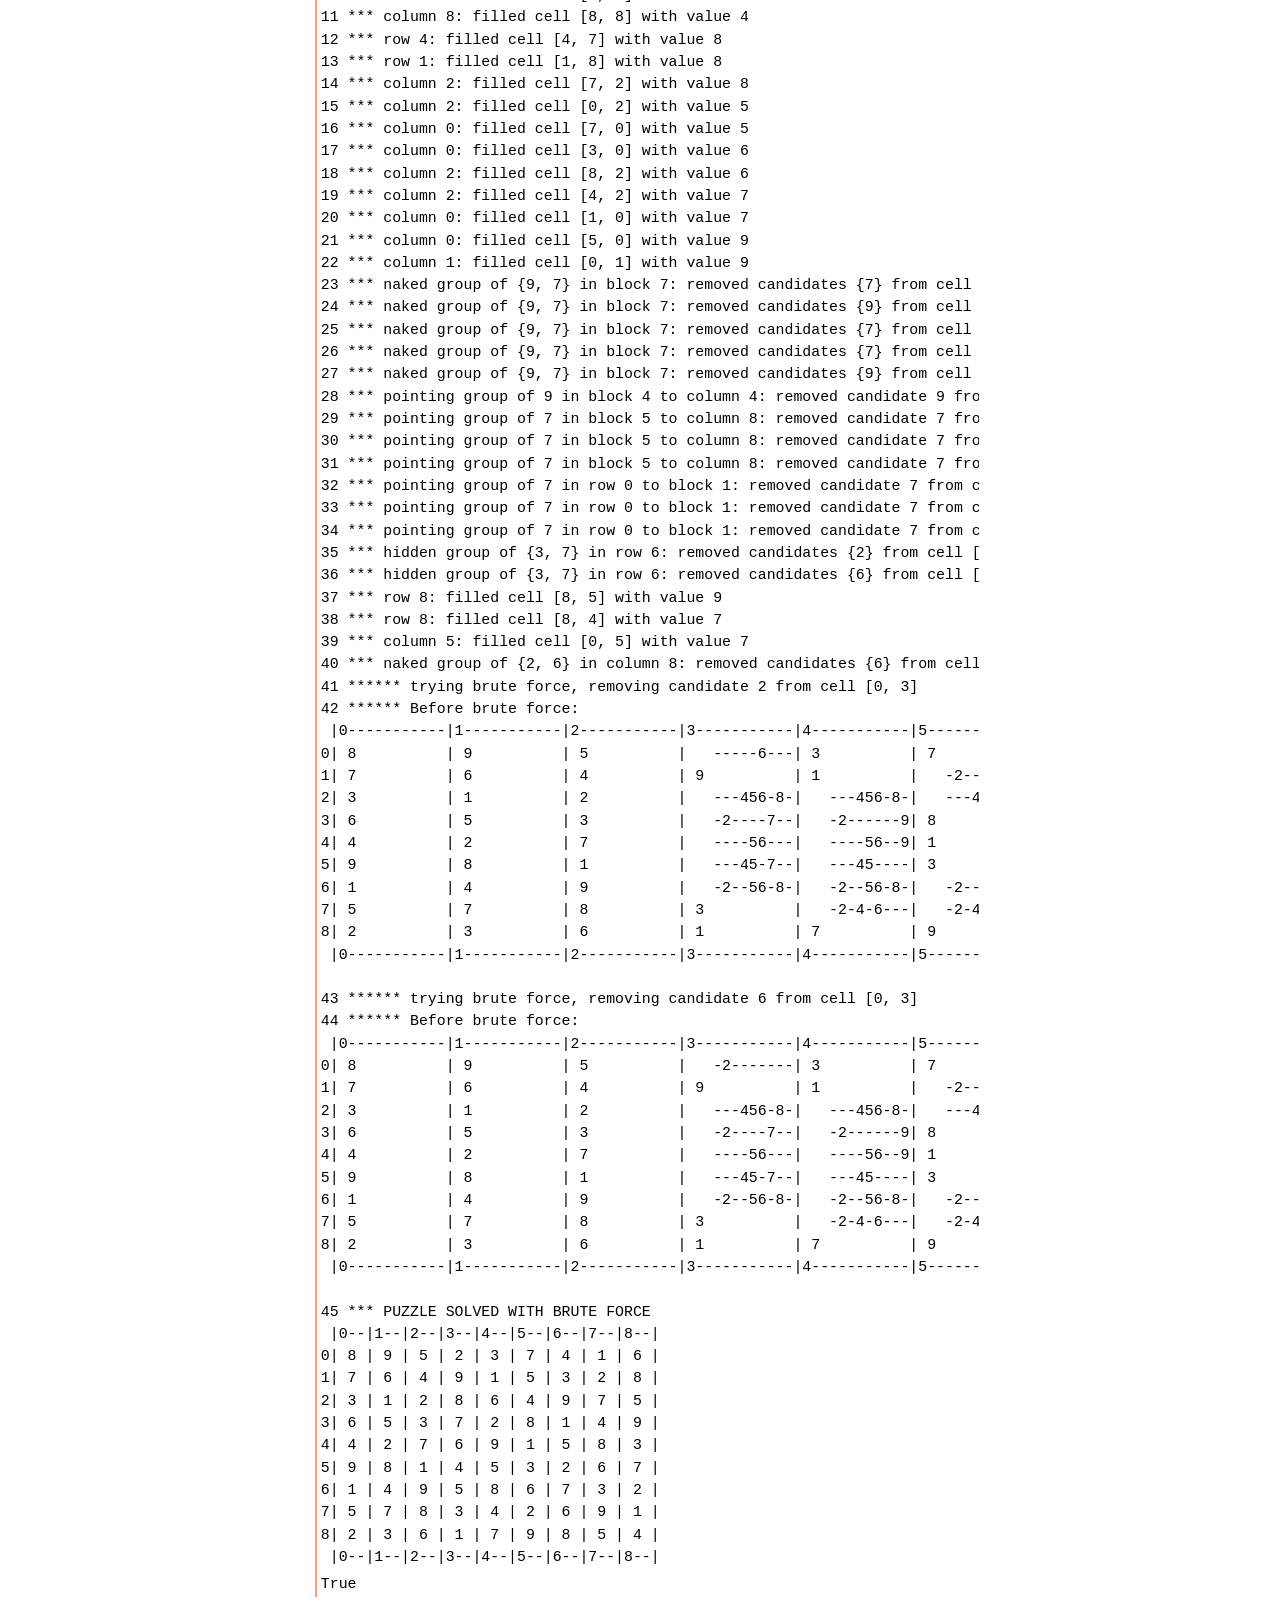
==== commit bf0ebbb6: "updated docs (2)" ====
--- a/_docs/index.html
+++ b/_docs/index.html
@@ -256,9 +256,173 @@
 </section>
 <section id="how-to-use" class="level2">
 <h2 class="anchored" data-anchor-id="how-to-use">How to use</h2>
-<p>Instantiate a <a href="https://emagri.github.io/sudoku/board.html#board"><code>Board</code></a> class, passing it a list of 9 rows containing the initial Sudoku puzzle.</p>
+<p>Instantiate a <a href="https://emagri.github.io/sudoku/board.html#board"><code>sudoku.board.Board</code></a> class, passing it a list of 9 rows containing the initial Sudoku puzzle.</p>
+<div id="cell-13" class="cell">
+<div class="code-copy-outer-scaffold"><div class="sourceCode cell-code" id="cb5"><pre class="sourceCode python code-with-copy"><code class="sourceCode python"><span id="cb5-1"><a href="#cb5-1" aria-hidden="true" tabindex="-1"></a>board <span class="op">=</span> [<span class="st">'8-----41-'</span>, </span>
+<span id="cb5-2"><a href="#cb5-2" aria-hidden="true" tabindex="-1"></a>         <span class="st">'-6-9-----'</span>, </span>
+<span id="cb5-3"><a href="#cb5-3" aria-hidden="true" tabindex="-1"></a>         <span class="st">'3-2------'</span>, </span>
+<span id="cb5-4"><a href="#cb5-4" aria-hidden="true" tabindex="-1"></a>         <span class="st">'-5---814-'</span>, </span>
+<span id="cb5-5"><a href="#cb5-5" aria-hidden="true" tabindex="-1"></a>         <span class="st">'4----1--3'</span>, </span>
+<span id="cb5-6"><a href="#cb5-6" aria-hidden="true" tabindex="-1"></a>         <span class="st">'-8---326-'</span>, </span>
+<span id="cb5-7"><a href="#cb5-7" aria-hidden="true" tabindex="-1"></a>         <span class="st">'1-9------'</span>, </span>
+<span id="cb5-8"><a href="#cb5-8" aria-hidden="true" tabindex="-1"></a>         <span class="st">'-7-3-----'</span>, </span>
+<span id="cb5-9"><a href="#cb5-9" aria-hidden="true" tabindex="-1"></a>         <span class="st">'2-----85-'</span>]</span></code></pre></div><button title="Copy to Clipboard" class="code-copy-button"><i class="bi"></i></button></div>
+</div>
 <p>Invoking its method <code>solve</code>, you can get a log of the processing and the final result.</p>
+<div id="cell-15" class="cell">
+<div class="code-copy-outer-scaffold"><div class="sourceCode cell-code" id="cb6"><pre class="sourceCode python code-with-copy"><code class="sourceCode python"><span id="cb6-1"><a href="#cb6-1" aria-hidden="true" tabindex="-1"></a>b <span class="op">=</span> Board(board)</span>
+<span id="cb6-2"><a href="#cb6-2" aria-hidden="true" tabindex="-1"></a>b.solve(<span class="va">False</span>)</span></code></pre></div><button title="Copy to Clipboard" class="code-copy-button"><i class="bi"></i></button></div>
+<div class="cell-output cell-output-stdout">
+<pre><code>0 *** row 5: filled cell [5, 2] with value 1
+1 *** row 1: filled cell [1, 4] with value 1
+2 *** row 2: filled cell [2, 1] with value 1
+3 *** row 7: filled cell [7, 8] with value 1
+4 *** row 8: filled cell [8, 3] with value 1
+5 *** column 1: filled cell [4, 1] with value 2
+6 *** row 0: filled cell [0, 4] with value 3
+7 *** row 3: filled cell [3, 2] with value 3
+8 *** row 8: filled cell [8, 1] with value 3
+9 *** column 1: filled cell [6, 1] with value 4
+10 *** column 2: filled cell [1, 2] with value 4
+11 *** column 8: filled cell [8, 8] with value 4
+12 *** row 4: filled cell [4, 7] with value 8
+13 *** row 1: filled cell [1, 8] with value 8
+14 *** column 2: filled cell [7, 2] with value 8
+15 *** column 2: filled cell [0, 2] with value 5
+16 *** column 0: filled cell [7, 0] with value 5
+17 *** column 0: filled cell [3, 0] with value 6
+18 *** column 2: filled cell [8, 2] with value 6
+19 *** column 2: filled cell [4, 2] with value 7
+20 *** column 0: filled cell [1, 0] with value 7
+21 *** column 0: filled cell [5, 0] with value 9
+22 *** column 1: filled cell [0, 1] with value 9
+23 *** naked group of {9, 7} in block 7: removed candidates {9} from cell [7, 5]
+24 *** naked group of {9, 7} in block 7: removed candidates {7} from cell [6, 5]
+25 *** naked group of {9, 7} in block 7: removed candidates {7} from cell [6, 3]
+26 *** naked group of {9, 7} in block 7: removed candidates {9} from cell [7, 4]
+27 *** naked group of {9, 7} in block 7: removed candidates {7} from cell [6, 4]
+28 *** pointing group of 9 in block 4 to column 4: removed candidate 9 from cell [8, 4]
+29 *** pointing group of 7 in block 5 to column 8: removed candidate 7 from cell [0, 8]
+30 *** pointing group of 7 in block 5 to column 8: removed candidate 7 from cell [2, 8]
+31 *** pointing group of 7 in block 5 to column 8: removed candidate 7 from cell [6, 8]
+32 *** pointing group of 7 in row 0 to block 1: removed candidate 7 from cell [2, 4]
+33 *** pointing group of 7 in row 0 to block 1: removed candidate 7 from cell [2, 5]
+34 *** pointing group of 7 in row 0 to block 1: removed candidate 7 from cell [2, 3]
+35 *** hidden group of {3, 7} in row 6: removed candidates {6} from cell [6, 6]
+36 *** hidden group of {3, 7} in row 6: removed candidates {2} from cell [6, 7]
+37 *** row 8: filled cell [8, 5] with value 9
+38 *** row 8: filled cell [8, 4] with value 7
+39 *** column 5: filled cell [0, 5] with value 7
+40 *** naked group of {2, 6} in column 8: removed candidates {6} from cell [2, 8]
+ |0-----------|1-----------|2-----------|3-----------|4-----------|5-----------|6-----------|7-----------|8-----------|
+0| 8          | 9          | 5          |   -2---6---| 3          | 7          | 4          | 1          |   -2---6---|
+1| 7          | 6          | 4          | 9          | 1          |   -2--5----|   --3-5----|   -23------| 8          |
+2| 3          | 1          | 2          |   ---456-8-|   ---456-8-|   ---456---|   ----567-9|   ------7-9|   ----5---9|
+3| 6          | 5          | 3          |   -2----7--|   -2------9| 8          | 1          | 4          |   ------7-9|
+4| 4          | 2          | 7          |   ----56---|   ----56--9| 1          |   ----5---9| 8          | 3          |
+5| 9          | 8          | 1          |   ---45-7--|   ---45----| 3          | 2          | 6          |   ----5-7--|
+6| 1          | 4          | 9          |   -2--56-8-|   -2--56-8-|   -2--56---|   --3---7--|   --3---7--|   -2---6---|
+7| 5          | 7          | 8          | 3          |   -2-4-6---|   -2-4-6---|   -----6--9|   -2------9| 1          |
+8| 2          | 3          | 6          | 1          | 7          | 9          | 8          | 5          | 4          |
+ |0-----------|1-----------|2-----------|3-----------|4-----------|5-----------|6-----------|7-----------|8-----------|
+</code></pre>
+</div>
+<div class="cell-output cell-output-display">
+<pre><code>False</code></pre>
+</div>
+</div>
 <p>The parameter <code>use_brute_force</code> (disabled by default) enables the use of brute force in case attemps based on logic are not enough to solve the puzzle.</p>
+<div id="cell-17" class="cell">
+<div class="code-copy-outer-scaffold"><div class="sourceCode cell-code" id="cb9"><pre class="sourceCode python code-with-copy"><code class="sourceCode python"><span id="cb9-1"><a href="#cb9-1" aria-hidden="true" tabindex="-1"></a>b <span class="op">=</span> Board(board)</span>
+<span id="cb9-2"><a href="#cb9-2" aria-hidden="true" tabindex="-1"></a>b.solve(<span class="va">True</span>)</span></code></pre></div><button title="Copy to Clipboard" class="code-copy-button"><i class="bi"></i></button></div>
+<div class="cell-output cell-output-stdout">
+<pre><code>0 *** row 5: filled cell [5, 2] with value 1
+1 *** row 1: filled cell [1, 4] with value 1
+2 *** row 2: filled cell [2, 1] with value 1
+3 *** row 7: filled cell [7, 8] with value 1
+4 *** row 8: filled cell [8, 3] with value 1
+5 *** column 1: filled cell [4, 1] with value 2
+6 *** row 0: filled cell [0, 4] with value 3
+7 *** row 3: filled cell [3, 2] with value 3
+8 *** row 8: filled cell [8, 1] with value 3
+9 *** column 1: filled cell [6, 1] with value 4
+10 *** column 2: filled cell [1, 2] with value 4
+11 *** column 8: filled cell [8, 8] with value 4
+12 *** row 4: filled cell [4, 7] with value 8
+13 *** row 1: filled cell [1, 8] with value 8
+14 *** column 2: filled cell [7, 2] with value 8
+15 *** column 2: filled cell [0, 2] with value 5
+16 *** column 0: filled cell [7, 0] with value 5
+17 *** column 0: filled cell [3, 0] with value 6
+18 *** column 2: filled cell [8, 2] with value 6
+19 *** column 2: filled cell [4, 2] with value 7
+20 *** column 0: filled cell [1, 0] with value 7
+21 *** column 0: filled cell [5, 0] with value 9
+22 *** column 1: filled cell [0, 1] with value 9
+23 *** naked group of {9, 7} in block 7: removed candidates {7} from cell [6, 3]
+24 *** naked group of {9, 7} in block 7: removed candidates {9} from cell [7, 5]
+25 *** naked group of {9, 7} in block 7: removed candidates {7} from cell [6, 4]
+26 *** naked group of {9, 7} in block 7: removed candidates {7} from cell [6, 5]
+27 *** naked group of {9, 7} in block 7: removed candidates {9} from cell [7, 4]
+28 *** pointing group of 9 in block 4 to column 4: removed candidate 9 from cell [8, 4]
+29 *** pointing group of 7 in block 5 to column 8: removed candidate 7 from cell [0, 8]
+30 *** pointing group of 7 in block 5 to column 8: removed candidate 7 from cell [6, 8]
+31 *** pointing group of 7 in block 5 to column 8: removed candidate 7 from cell [2, 8]
+32 *** pointing group of 7 in row 0 to block 1: removed candidate 7 from cell [2, 3]
+33 *** pointing group of 7 in row 0 to block 1: removed candidate 7 from cell [2, 5]
+34 *** pointing group of 7 in row 0 to block 1: removed candidate 7 from cell [2, 4]
+35 *** hidden group of {3, 7} in row 6: removed candidates {2} from cell [6, 7]
+36 *** hidden group of {3, 7} in row 6: removed candidates {6} from cell [6, 6]
+37 *** row 8: filled cell [8, 5] with value 9
+38 *** row 8: filled cell [8, 4] with value 7
+39 *** column 5: filled cell [0, 5] with value 7
+40 *** naked group of {2, 6} in column 8: removed candidates {6} from cell [2, 8]
+41 ****** trying brute force, removing candidate 2 from cell [0, 3]
+42 ****** Before brute force:
+ |0-----------|1-----------|2-----------|3-----------|4-----------|5-----------|6-----------|7-----------|8-----------|
+0| 8          | 9          | 5          |   -----6---| 3          | 7          | 4          | 1          |   -2---6---|
+1| 7          | 6          | 4          | 9          | 1          |   -2--5----|   --3-5----|   -23------| 8          |
+2| 3          | 1          | 2          |   ---456-8-|   ---456-8-|   ---456---|   ----567-9|   ------7-9|   ----5---9|
+3| 6          | 5          | 3          |   -2----7--|   -2------9| 8          | 1          | 4          |   ------7-9|
+4| 4          | 2          | 7          |   ----56---|   ----56--9| 1          |   ----5---9| 8          | 3          |
+5| 9          | 8          | 1          |   ---45-7--|   ---45----| 3          | 2          | 6          |   ----5-7--|
+6| 1          | 4          | 9          |   -2--56-8-|   -2--56-8-|   -2--56---|   --3---7--|   --3---7--|   -2---6---|
+7| 5          | 7          | 8          | 3          |   -2-4-6---|   -2-4-6---|   -----6--9|   -2------9| 1          |
+8| 2          | 3          | 6          | 1          | 7          | 9          | 8          | 5          | 4          |
+ |0-----------|1-----------|2-----------|3-----------|4-----------|5-----------|6-----------|7-----------|8-----------|
+
+43 ****** trying brute force, removing candidate 6 from cell [0, 3]
+44 ****** Before brute force:
+ |0-----------|1-----------|2-----------|3-----------|4-----------|5-----------|6-----------|7-----------|8-----------|
+0| 8          | 9          | 5          |   -2-------| 3          | 7          | 4          | 1          |   -2---6---|
+1| 7          | 6          | 4          | 9          | 1          |   -2--5----|   --3-5----|   -23------| 8          |
+2| 3          | 1          | 2          |   ---456-8-|   ---456-8-|   ---456---|   ----567-9|   ------7-9|   ----5---9|
+3| 6          | 5          | 3          |   -2----7--|   -2------9| 8          | 1          | 4          |   ------7-9|
+4| 4          | 2          | 7          |   ----56---|   ----56--9| 1          |   ----5---9| 8          | 3          |
+5| 9          | 8          | 1          |   ---45-7--|   ---45----| 3          | 2          | 6          |   ----5-7--|
+6| 1          | 4          | 9          |   -2--56-8-|   -2--56-8-|   -2--56---|   --3---7--|   --3---7--|   -2---6---|
+7| 5          | 7          | 8          | 3          |   -2-4-6---|   -2-4-6---|   -----6--9|   -2------9| 1          |
+8| 2          | 3          | 6          | 1          | 7          | 9          | 8          | 5          | 4          |
+ |0-----------|1-----------|2-----------|3-----------|4-----------|5-----------|6-----------|7-----------|8-----------|
+
+45 *** PUZZLE SOLVED WITH BRUTE FORCE
+ |0--|1--|2--|3--|4--|5--|6--|7--|8--|
+0| 8 | 9 | 5 | 2 | 3 | 7 | 4 | 1 | 6 |
+1| 7 | 6 | 4 | 9 | 1 | 5 | 3 | 2 | 8 |
+2| 3 | 1 | 2 | 8 | 6 | 4 | 9 | 7 | 5 |
+3| 6 | 5 | 3 | 7 | 2 | 8 | 1 | 4 | 9 |
+4| 4 | 2 | 7 | 6 | 9 | 1 | 5 | 8 | 3 |
+5| 9 | 8 | 1 | 4 | 5 | 3 | 2 | 6 | 7 |
+6| 1 | 4 | 9 | 5 | 8 | 6 | 7 | 3 | 2 |
+7| 5 | 7 | 8 | 3 | 4 | 2 | 6 | 9 | 1 |
+8| 2 | 3 | 6 | 1 | 7 | 9 | 8 | 5 | 4 |
+ |0--|1--|2--|3--|4--|5--|6--|7--|8--|
+</code></pre>
+</div>
+<div class="cell-output cell-output-display">
+<pre><code>True</code></pre>
+</div>
+</div>
 
 
 </section>
